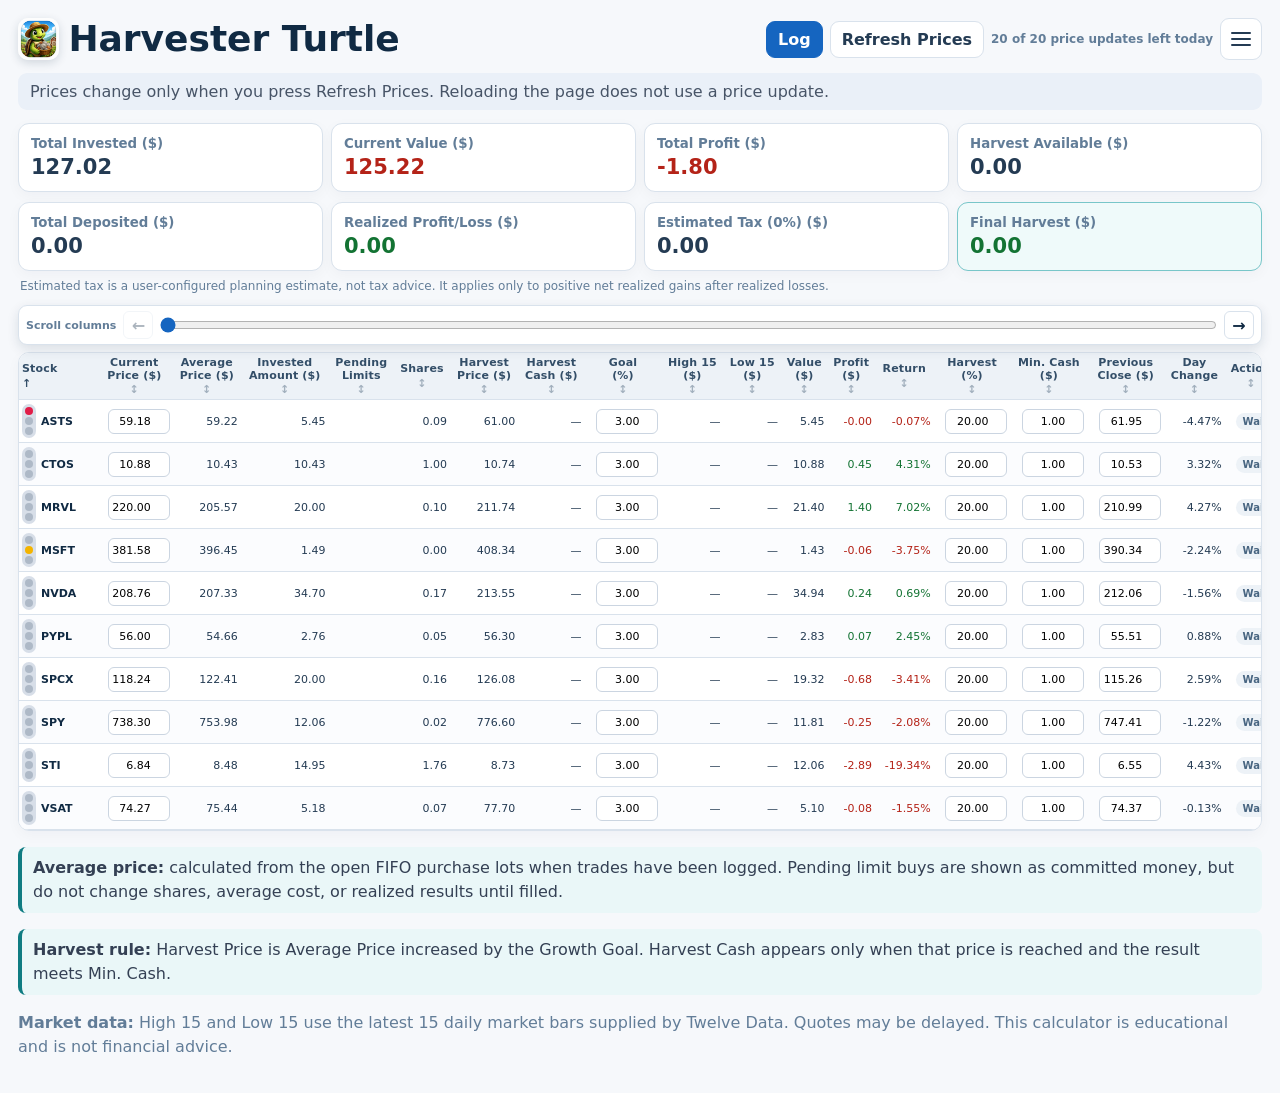
==== index.html @ ba365920 "Allow purchases to repair incomplete trade history" ====
<!doctype html>
<html lang="en">
<head>
  <meta charset="utf-8">
  <meta name="viewport" content="width=device-width, initial-scale=1">
  <meta name="description" content="A simple portfolio, trade, deposit, and harvest tracker.">
  <meta name="theme-color" content="#102a43">
  <meta property="og:title" content="Harvester Turtle">
  <meta property="og:description" content="Portfolio harvesting calculator with trade and deposit tracking.">
  <meta property="og:image" content="https://atashvibe.github.io/Harvester-Turtle/harvester-turtle-icon.png">
  <meta name="twitter:card" content="summary">
  <title>Harvester Turtle</title>
  <link rel="icon" type="image/png" href="harvester-turtle-icon.png">
  <link rel="apple-touch-icon" href="harvester-turtle-icon.png">
  <link rel="manifest" href="manifest.webmanifest">
  <link rel="stylesheet" href="styles.css?v=20260820-4">
</head>
<body>
<main class="app">
  <header class="hero">
    <h1 class="app-title"><img class="app-logo" src="harvester-turtle-icon.png" alt="">Harvester Turtle</h1>
    <div class="header-actions">
      <button class="primary top-action" id="openTradeLog">Log</button>
      <button class="top-action" id="refreshPrices">Refresh Prices</button>
      <span class="refresh-count" id="refreshRemaining" aria-live="polite">— price updates left today</span>
      <div class="menu-wrap">
        <button class="menu-toggle" id="menuToggle" aria-label="Open menu" aria-controls="appMenu" aria-expanded="false">
          <span aria-hidden="true"></span><span aria-hidden="true"></span><span aria-hidden="true"></span>
        </button>
        <div class="toolbar" id="appMenu" hidden>
          <a class="menu-link" href="help.html">Help</a>
          <button id="settings">Price &amp; App Settings</button>
          <button id="syncNow">Sync Now</button>
          <button id="addStock">+ Add Stock</button>
          <button id="setGoalForAll">Set Goal for All</button>
          <button id="exportRobinhoodCsv">Download Robinhood CSV (keeps data)</button>
          <label class="file-button">Import Data (CSV or JSON)<input id="importData" type="file" accept=".csv,.json,text/csv,application/json"></label>
          <button id="exportData">Download Backup (keeps data)</button>
        </div>
      </div>
    </div>
  </header>

  <div id="priceStatus" class="status">Prices change only when you press Refresh Prices. Reloading the page does not use a price update.</div>

  <section class="summary" aria-label="Portfolio summary">
    <div class="metric"><small>Total Invested ($)</small><strong id="totalInvested">0.00</strong></div>
    <div class="metric"><small>Current Value ($)</small><strong id="totalValue">0.00</strong></div>
    <div class="metric"><small>Total Profit ($)</small><strong id="totalProfit">0.00</strong></div>
    <div class="metric"><small>Harvest Available ($)</small><strong id="totalHarvest">0.00</strong></div>
  </section>

  <section class="summary harvest-summary" aria-label="Realized results">
    <div class="metric"><small>Total Deposited ($)</small><strong id="totalDeposited">0.00</strong></div>
    <div class="metric"><small>Realized Profit/Loss ($)</small><strong id="tradeRealizedProfit">0.00</strong></div>
    <div class="metric"><small>Estimated Tax (<span id="taxRateLabel">30</span>%) ($)</small><strong id="estimatedTax">0.00</strong></div>
    <div class="metric accent"><small>Final Harvest ($)</small><strong id="finalHarvest">0.00</strong></div>
  </section>
  <p class="summary-note">Estimated tax is a user-configured planning estimate, not tax advice. It applies only to positive net realized gains after realized losses.</p>

  <div class="portfolio-table-section">
  <div class="table-scroll-controls" id="tableScrollControls" hidden>
    <span class="table-scroll-label">Scroll columns</span>
    <button class="table-scroll-button" id="scrollTableLeft" type="button" aria-label="Scroll table columns left">←</button>
    <input class="table-scroll-range" id="tableScrollPosition" type="range" min="0" max="0" value="0" step="1" aria-label="Horizontal table position">
    <button class="table-scroll-button" id="scrollTableRight" type="button" aria-label="Scroll table columns right">→</button>
  </div>
  <div class="table-wrap portfolio-table-wrap" id="tableWrap" tabindex="0" aria-label="Portfolio table. Swipe sideways on a touchscreen, or use the desktop controls to scroll columns.">
    <table class="portfolio-table">
      <thead>
        <tr>
          <th data-sort="symbol" tabindex="0" aria-sort="ascending">Stock</th><th data-sort="current" tabindex="0" aria-sort="none">Current<br>Price ($)</th><th data-sort="buyPrice" tabindex="0" aria-sort="none">Average<br>Price ($)</th><th data-sort="invested" tabindex="0" aria-sort="none">Invested<br>Amount ($)</th><th data-sort="pendingAmount" tabindex="0" aria-sort="none">Pending<br>Limits</th>
          <th data-sort="shares" tabindex="0" aria-sort="none">Shares</th><th data-sort="harvestPrice" tabindex="0" aria-sort="none">Harvest<br>Price ($)</th><th data-sort="harvestCash" tabindex="0" aria-sort="none">Harvest<br>Cash ($)</th><th data-sort="growthGoal" tabindex="0" aria-sort="none">Goal<br>(%)</th><th data-sort="high15" tabindex="0" aria-sort="none">High 15<br>($)</th><th data-sort="low15" tabindex="0" aria-sort="none">Low 15<br>($)</th>
          <th data-sort="currentValue" tabindex="0" aria-sort="none">Value<br>($)</th><th data-sort="profit" tabindex="0" aria-sort="none">Profit<br>($)</th><th data-sort="returnRate" tabindex="0" aria-sort="none">Return</th><th data-sort="harvestRate" tabindex="0" aria-sort="none">Harvest<br>(%)</th><th data-sort="minimumHarvest" tabindex="0" aria-sort="none">Min. Cash<br>($)</th>
          <th data-sort="previousClose" tabindex="0" aria-sort="none">Previous<br>Close ($)</th><th data-sort="dayChange" tabindex="0" aria-sort="none">Day<br>Change</th><th data-sort="action" tabindex="0" aria-sort="none">Action</th><th data-sort="suggestion" tabindex="0" aria-sort="none">Suggestion</th><th data-sort="buySignal" tabindex="0" aria-sort="none">Buy?</th><th></th>
        </tr>
      </thead>
      <tbody id="rows"></tbody>
    </table>
  </div>
  </div>

  <p class="formula-note note"><strong>Average price:</strong> calculated from the open FIFO purchase lots when trades have been logged. Pending limit buys are shown as committed money, but do not change shares, average cost, or realized results until filled.</p>
  <p class="formula-note note"><strong>Harvest rule:</strong> Harvest Price is Average Price increased by the Growth Goal. Harvest Cash appears only when that price is reached and the result meets Min. Cash.</p>
  <p class="note"><strong>Market data:</strong> High 15 and Low 15 use the latest 15 daily market bars supplied by Twelve Data. Quotes may be delayed. This calculator is educational and is not financial advice.</p>
</main>

<div class="floating-table-header" id="floatingTableHeader" hidden>
  <div class="floating-table-header-scroll" id="floatingTableHeaderScroll">
    <table class="floating-table-header-table" id="floatingTableHeaderTable"><thead id="floatingTableHead"></thead></table>
  </div>
</div>

<div class="modal trade-modal" id="tradeModal" role="dialog" aria-modal="true" aria-labelledby="tradeLogTitle">
  <div class="modal-card trade-modal-card">
    <div class="modal-heading">
      <div><h2 id="tradeLogTitle">Logs</h2><p>Trades, pending limit orders, and deposits.</p></div>
      <button class="icon-button" id="closeTradeLog" aria-label="Close logs">×</button>
    </div>

    <form id="tradeForm" class="trade-form" novalidate>
      <input id="tradeId" type="hidden">
      <label>Entry type
        <select id="tradeType" required>
          <option value="buy">Bought</option>
          <option value="sell">Sold</option>
          <option value="deposit">Deposit</option>
        </select>
      </label>
      <label data-trade-only>Stock
        <select id="tradeSymbol" required></select>
      </label>
      <label data-trade-only>Number of shares
        <input id="tradeShares" type="number" min="0.000001" step="any" inputmode="decimal" placeholder="2">
      </label>
      <label data-trade-only>Price per share ($)
        <input id="tradePrice" type="number" min="0.000001" step="any" inputmode="decimal" placeholder="200.00">
      </label>
      <label>Total amount ($)
        <input id="tradeAmount" type="number" min="0.01" step="0.01" inputmode="decimal" placeholder="400.00" readonly>
        <small id="tradeAmountHelp">Calculated automatically as shares × price</small>
      </label>
      <label>Date and time
        <input id="tradeDateTime" type="datetime-local" required>
      </label>
      <label class="limit-check" data-trade-only>
        <input id="tradeLimit" type="checkbox"> Limit order (pending until marked filled)
      </label>
      <label class="note-field">Note
        <textarea id="tradeNote" maxlength="500" rows="2" placeholder="Optional note or reminder"></textarea>
      </label>
      <div class="trade-form-actions">
        <button class="primary" id="logTrade" type="submit">Save Log</button>
        <button id="cancelTradeEdit" type="button" hidden>Cancel edit</button>
      </div>
      <p id="tradeFormMessage" class="form-message" role="status" aria-live="polite"></p>
    </form>

    <section class="trade-summary" aria-label="Log summary">
      <div class="metric"><small>Deposited ($)</small><strong id="logTotalDeposited">0.00</strong></div>
      <div class="metric"><small>Open Cost ($)</small><strong id="tradeOpenCost">0.00</strong></div>
      <div class="metric"><small>Pending Buy ($)</small><strong id="pendingBuyAmount">0.00</strong></div>
      <div class="metric"><small>Realized P/L ($)</small><strong id="logRealizedProfit">0.00</strong></div>
    </section>

    <div class="logs-toolbar">
      <label for="tradeSort">Sort logs</label>
      <select id="tradeSort"><option value="time">Time (newest first)</option><option value="stock">Stock, then time</option></select>
    </div>
    <div class="table-wrap trade-table-wrap">
      <table class="trade-table">
        <thead><tr><th>Date</th><th>Stock</th><th>Entry</th><th>Shares</th><th>Price ($)</th><th>Total ($)</th><th>FIFO / Status</th><th>Note</th><th>Actions</th></tr></thead>
        <tbody id="tradeRows"></tbody>
      </table>
    </div>
    <p class="formula-note note"><strong>FIFO:</strong> each executed sale uses the oldest available purchase shares first. Red strikethrough text shows the exact sold portion of a buy lot. Pending limits stay out of realized profit/loss until marked filled.</p>
  </div>
</div>

<div class="modal" id="settingsModal" role="dialog" aria-modal="true" aria-labelledby="settingsTitle">
  <div class="modal-card settings-card">
    <h2 id="settingsTitle">Price &amp; App Settings</h2>
    <p class="note">The private sync key is stored only on this device. Stocks, logs, deletions, and app settings sync between devices that use the same key.</p>
    <label for="quoteApiUrl">Cloudflare Worker URL</label>
    <input id="quoteApiUrl" placeholder="https://harvester-turtle-quotes.example.workers.dev">
    <label for="syncKey">Private Sync Key</label>
    <input id="syncKey" type="password" autocomplete="current-password" placeholder="Your private sync key">
    <div class="settings-grid">
      <label>Daily price-update limit
        <input id="dailyRefreshLimit" type="number" min="1" max="100" step="1">
      </label>
      <label>Estimated tax rate (%)
        <input id="taxRate" type="number" min="0" max="100" step="0.1">
      </label>
    </div>
    <p id="syncStatus" class="note">Cloud sync is not configured on this device.</p>
    <div class="modal-actions"><button id="closeSettings">Cancel</button><button class="primary" id="saveSettings">Save &amp; Sync</button></div>
  </div>
</div>

<script src="calculator.js?v=20260820-6"></script>
<script src="trade-calculator.js?v=20260820-6"></script>
<script src="robinhood-csv.js?v=20260820-6"></script>
<script src="app.js?v=20260820-6"></script>
</body>
</html>
---- styles.css ----
:root {
  --navy: #102a43;
  --ink: #243b53;
  --muted: #627d98;
  --line: #d9e2ec;
  --bg: #f6f8fb;
  --card: #fff;
  --blue: #1565c0;
  --teal: #0f7c82;
  --good: #137333;
  --bad: #b42318;
  --warn: #8a4b08;
}

* { box-sizing: border-box; }
body { margin: 0; background: var(--bg); color: var(--ink); font-family: Inter, ui-sans-serif, system-ui, sans-serif; }
button, input, select, textarea { font: inherit; }
button { cursor: pointer; }
button:disabled { cursor: wait; opacity: .62; }
.app { max-width: 1760px; margin: auto; padding: 18px; }
.hero { display: flex; align-items: center; justify-content: space-between; gap: 14px; }
h1 { margin: 0; color: var(--navy); font-size: clamp(25px, 4vw, 36px); }
.app-title { display: flex; align-items: center; gap: 9px; }
.app-logo { width: 1.15em; height: 1.15em; border-radius: 24%; object-fit: cover; box-shadow: 0 3px 10px rgba(16,42,67,.16); }
.header-actions { display: flex; align-items: center; justify-content: flex-end; gap: 7px; }
.top-action { white-space: nowrap; }
.refresh-count { color: var(--muted); font-size: 12px; font-weight: 800; white-space: nowrap; }
.menu-wrap { position: relative; }
.menu-toggle { display: grid; place-content: center; gap: 4px; width: 42px; height: 42px; padding: 0; }
.menu-toggle span { display: block; width: 20px; height: 2px; border-radius: 2px; background: currentColor; }
.toolbar { position: absolute; top: calc(100% + 8px); right: 0; z-index: 30; display: grid; width: 230px; padding: 8px; gap: 5px; background: #fff; border: 1px solid var(--line); border-radius: 12px; box-shadow: 0 14px 35px rgba(16,42,67,.18); }
.toolbar[hidden] { display: none; }
.toolbar button, .toolbar .file-button, .toolbar .menu-link { width: 100%; text-align: left; }
button, .file-button, .menu-link { border: 1px solid var(--line); background: #fff; color: var(--ink); padding: 8px 11px; border-radius: 9px; font-weight: 750; }
.primary { background: var(--blue); color: #fff; border-color: var(--blue); }
.menu-link { display: inline-block; text-decoration: none; }
input[type=file] { display: none; }
.status { margin: 13px 0; padding: 9px 12px; border-radius: 9px; background: #eaf0f8; color: #475467; }
.status.good { background: #dcfae6; color: var(--good); }
.status.bad { background: #fee4e2; color: var(--bad); }

.summary, .trade-summary { display: grid; grid-template-columns: repeat(4, minmax(135px, 1fr)); gap: 8px; margin-bottom: 10px; }
.metric { background: var(--card); border: 1px solid var(--line); border-radius: 11px; padding: 12px; box-shadow: 0 4px 14px rgba(16,42,67,.035); }
.metric.accent { border-color: #78c6c9; background: #effafa; }
.metric small { display: block; color: var(--muted); font-weight: 750; }
.metric strong { display: block; margin-top: 4px; font-size: 21px; }
.summary-note { margin: -2px 2px 12px; color: var(--muted); font-size: 12px; }
.positive { color: var(--good) !important; }
.negative { color: var(--bad) !important; }

.portfolio-table-section { position: relative; }
.table-scroll-controls { position: sticky; top: 0; z-index: 8; display: grid; grid-template-columns: auto auto minmax(100px, 1fr) auto; align-items: center; gap: 7px; margin: 0 0 7px; padding: 5px 7px; border: 1px solid var(--line); border-radius: 9px; background: #fff; box-shadow: 0 4px 12px rgba(16,42,67,.12); }
.table-scroll-controls[hidden] { display: none; }
.table-scroll-label { color: var(--muted); font-size: 11px; font-weight: 800; white-space: nowrap; }
.table-scroll-button { display: grid; place-content: center; width: 30px; height: 28px; padding: 0; border-radius: 6px; color: var(--navy); }
.table-scroll-button:disabled { cursor: default; opacity: .35; }
.table-scroll-range { width: 100%; margin: 0; accent-color: var(--blue); cursor: ew-resize; }
.table-wrap { overflow: auto; overscroll-behavior-inline: contain; background: #fff; border: 1px solid var(--line); border-radius: 11px; box-shadow: 0 4px 14px rgba(16,42,67,.035); }
.floating-table-header { position: fixed; top: 0; z-index: 7; overflow: hidden; border: 1px solid var(--line); border-top: 0; border-radius: 0 0 8px 8px; background: #edf2f7; box-shadow: 0 5px 16px rgba(16,42,67,.24); }
.floating-table-header[hidden] { display: none; }
.floating-table-header-scroll { overflow: hidden; }
.floating-table-header-table { width: auto; min-width: 0; table-layout: fixed; }
.floating-table-header-table th { position: relative; top: auto; overflow: hidden; }
.floating-table-header-table th:first-child { position: sticky; left: 0; z-index: 3; }
table { border-collapse: collapse; width: 100%; }
.portfolio-table { min-width: 1450px; }
th, td { padding: 6px; border-bottom: 1px solid var(--line); text-align: right; white-space: nowrap; font-size: 13px; }
th { position: sticky; top: 0; z-index: 2; background: #edf2f7; color: #334e68; font-size: 11px; letter-spacing: .015em; }
.portfolio-table th, .portfolio-table td { padding: 4px 3px; font-size: 11px; }
.portfolio-table th { line-height: 1.15; text-align: center; white-space: normal; }
th[data-sort] { cursor: pointer; user-select: none; }
th[data-sort]::after { content: "↕"; display: block; margin-top: 2px; line-height: 1; opacity: .4; }
th[data-sort].sort-asc::after { content: "↑"; opacity: 1; }
th[data-sort].sort-desc::after { content: "↓"; opacity: 1; }
th[data-sort]:hover { background: #dce6f1; }
th[data-sort]:focus-visible { outline: 2px solid var(--blue); outline-offset: -3px; }
tbody tr:nth-child(even) { background: #fbfcfe; }
tbody tr:hover { background: #f2f7ff; }
th:first-child, td:first-child { position: sticky; left: 0; z-index: 1; text-align: left; background: inherit; }
th:first-child { z-index: 3; background: #edf2f7; }
.portfolio-table tbody td:first-child { z-index: 4; background: #fff; box-shadow: 1px 0 0 var(--line); }
.portfolio-table tbody tr:nth-child(even) td:first-child { background: #fbfcfe; }
.portfolio-table tbody tr:hover td:first-child { background: #f2f7ff; }
td input { width: 62px; border: 1px solid #cbd5e1; border-radius: 6px; padding: 5px 3px; text-align: right; }
.symbol-cell { display: flex; align-items: center; gap: 5px; }
.stock-symbol { min-width: 43px; font-weight: 850; color: var(--navy); }
.signal-lights { display: inline-flex; flex-direction: column; gap: 2px; padding: 3px; border-radius: 9px; background: #d7dee8; }
.signal { width: 8px; height: 8px; border-radius: 50%; background: #aeb9c7; }
.signal.red.active { background: #e11d48; }.signal.yellow.active { background: #f4b400; }.signal.green.active { background: #16a34a; }
.pill { display: inline-block; border-radius: 999px; padding: 3px 6px; background: #edf2f7; color: #486581; font-size: 10px; font-weight: 850; }
.pill.good { background: #dcfae6; color: var(--good); }.pill.warn { background: #fff3cd; color: var(--warn); }.pill.bad { background: #fee4e2; color: var(--bad); }
.remove { width: 28px; height: 28px; padding: 0; color: var(--bad); }
.limit-summary { width: 112px; max-width: 112px; padding: 5px; border: 1px solid #cbd5e1; border-radius: 6px; color: var(--ink); background: #f8fafc; font-size: 11px; }
.empty { padding: 22px; text-align: center !important; color: var(--muted); }
.note { color: var(--muted); line-height: 1.5; }
.formula-note { padding: 9px 11px; background: #eaf7f8; border-left: 4px solid var(--teal); border-radius: 8px; color: #344054; }

.modal { display: none; position: fixed; inset: 0; z-index: 40; padding: 16px; background: rgba(16,42,67,.62); }
.modal.open { display: flex; align-items: center; justify-content: center; }
.modal-card { width: min(700px, 100%); max-height: 94vh; overflow: auto; background: #fff; border-radius: 15px; padding: 18px; box-shadow: 0 20px 60px rgba(0,0,0,.22); }
.modal-card h2 { margin: 0; color: var(--navy); }
.modal-card > label, .settings-grid label { display: block; color: var(--muted); font-weight: 750; margin: 10px 0 5px; }
.modal-card > input, .settings-grid input { width: 100%; padding: 9px; border: 1px solid var(--line); border-radius: 8px; }
.modal-actions { display: flex; justify-content: flex-end; gap: 8px; margin-top: 14px; }
.modal-heading { display: flex; align-items: start; justify-content: space-between; gap: 12px; margin-bottom: 12px; }
.modal-heading p { margin: 3px 0 0; color: var(--muted); }
.icon-button { width: 38px; height: 38px; padding: 0; font-size: 25px; line-height: 1; }
.settings-grid { display: grid; grid-template-columns: 1fr 1fr; gap: 10px; }

.trade-modal { padding: 10px; }
.trade-modal-card { width: min(1260px, 100%); }
.trade-form { display: grid; grid-template-columns: repeat(2, minmax(0, 1fr)); gap: 10px 12px; margin-bottom: 12px; padding: 14px; background: var(--bg); border: 1px solid var(--line); border-radius: 11px; }
.trade-form label { color: var(--muted); font-size: 13px; font-weight: 800; min-width: 0; }
.trade-form input, .trade-form select, .trade-form textarea { width: 100%; min-height: 40px; margin-top: 4px; padding: 8px 9px; border: 1px solid #cbd5e1; border-radius: 8px; background: #fff; color: var(--ink); }
.trade-form input[readonly] { background: #eef2f6; color: #344054; font-weight: 800; }
.trade-form small { display: block; margin-top: 3px; color: var(--muted); font-weight: 500; }
.trade-form [hidden] { display: none !important; }
.limit-check { display: flex; align-items: center; align-self: end; gap: 8px; min-height: 40px; }
.limit-check input { width: 20px; min-height: 20px; margin: 0; }
.note-field { grid-column: 1 / -1; }
.note-field textarea { resize: vertical; }
.trade-form-actions, .form-message { grid-column: 1 / -1; }
.trade-form-actions { display: flex; gap: 8px; }
.form-message { min-height: 18px; margin: 0; color: var(--bad); font-size: 13px; font-weight: 750; }
.logs-toolbar { display: flex; justify-content: flex-end; align-items: center; gap: 7px; margin: 5px 0 8px; color: var(--muted); font-size: 13px; font-weight: 750; }
.logs-toolbar select { padding: 6px 8px; border: 1px solid var(--line); border-radius: 7px; }
.trade-table { min-width: 1100px; }
.trade-table th:first-child, .trade-table td:first-child { min-width: 132px; }
.trade-row-actions { display: flex; gap: 5px; }
.trade-row-actions button { padding: 5px 7px; font-size: 11px; }
.danger { color: var(--bad); }
.trade-action { display: inline-block; min-width: 56px; border-radius: 999px; padding: 3px 6px; text-align: center; font-size: 10px; font-weight: 850; }
.trade-action.buy { background: #e8f1ff; color: var(--blue); }
.trade-action.sell { background: #fff3cd; color: var(--warn); }
.trade-action.deposit { background: #e9f8ef; color: var(--good); }
.trade-action.pending { outline: 1px dashed currentColor; }
.sold-portion { color: var(--bad); text-decoration: line-through; text-decoration-thickness: 2px; }
.open-portion { color: var(--good); }
.trade-note { white-space: normal; min-width: 130px; max-width: 220px; text-align: left; }

.help-app { max-width: 920px; }
.back-link { color: var(--blue); font-weight: 750; text-decoration: none; }
.help-brand { display: flex; align-items: center; gap: 8px; margin-top: 18px; color: var(--navy); font-weight: 850; }
.help-brand img { width: 34px; height: 34px; border-radius: 8px; }
.help-intro { color: var(--muted); font-size: 17px; line-height: 1.6; }
.help-grid { display: grid; grid-template-columns: repeat(2, minmax(0, 1fr)); gap: 14px; }
.help-card { padding: 18px; background: #fff; border: 1px solid var(--line); border-radius: 13px; }
.help-card.wide { grid-column: 1 / -1; }
.help-card h2 { margin-top: 0; color: var(--navy); }
.help-card li, .help-card p { line-height: 1.6; }
.help-formula { padding: 12px 14px; background: #eaf7f8; border-left: 4px solid var(--teal); border-radius: 8px; color: #344054; line-height: 1.6; }

@media (max-width: 900px) {
  .app { padding: 11px; }
  .summary, .trade-summary { grid-template-columns: repeat(2, minmax(0, 1fr)); }
  .metric { padding: 10px; }
  .metric strong { font-size: 19px; }
}

@media (max-width: 650px) {
  .hero { align-items: flex-start; }
  .app-title { font-size: 23px; }
  .header-actions { flex-wrap: wrap; gap: 5px; }
  .top-action { padding: 7px 9px; }
  .refresh-count { order: 3; width: 100%; text-align: right; }
  .modal { padding: 0; }
  .modal-card { max-height: 100vh; min-height: 100vh; border-radius: 0; padding: 12px; }
  .trade-form { gap: 8px; padding: 10px; }
  .trade-form input, .trade-form select, .trade-form textarea { min-height: 42px; padding: 7px; }
  .trade-form-actions button { flex: 1; }
  .settings-grid { grid-template-columns: 1fr; gap: 0; }
  .table-scroll-controls { display: none !important; }
  .help-grid { grid-template-columns: 1fr; }
  .help-card.wide { grid-column: auto; }
}

@media (hover: none) and (pointer: coarse) {
  .table-scroll-controls { display: none !important; }
}
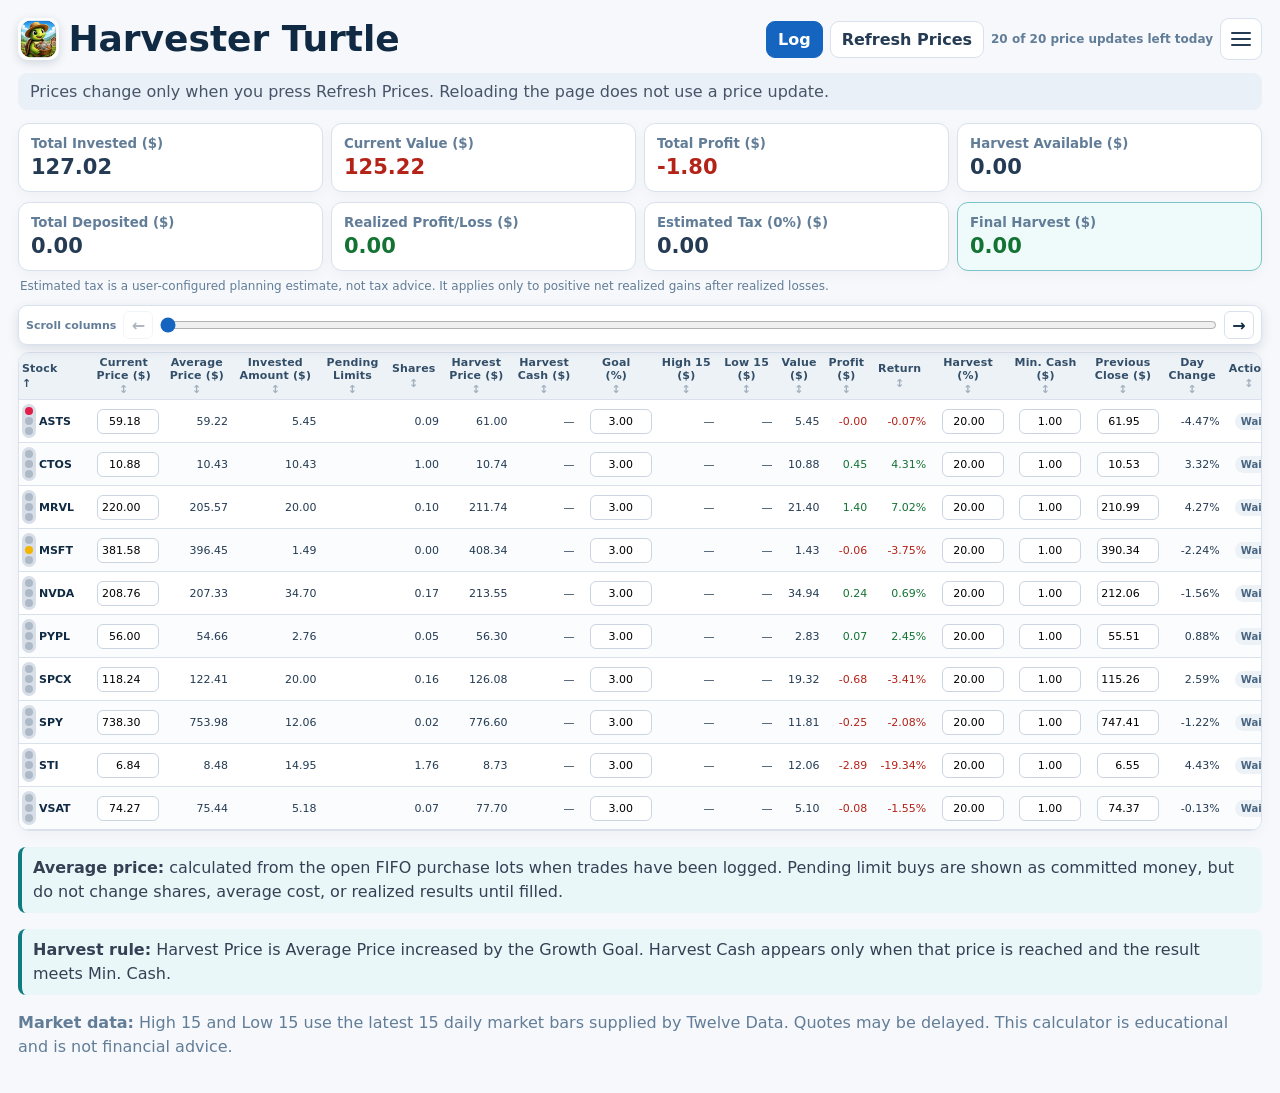
==== commit 29c32c5c: "Tighten stock column and clarify partial refresh" ====
--- a/index.html
+++ b/index.html
@@ -13,7 +13,7 @@
   <link rel="icon" type="image/png" href="harvester-turtle-icon.png">
   <link rel="apple-touch-icon" href="harvester-turtle-icon.png">
   <link rel="manifest" href="manifest.webmanifest">
-  <link rel="stylesheet" href="styles.css?v=20260820-4">
+  <link rel="stylesheet" href="styles.css?v=20260820-8">
 </head>
 <body>
 <main class="app">
@@ -178,9 +178,9 @@
   </div>
 </div>
 
-<script src="calculator.js?v=20260820-6"></script>
-<script src="trade-calculator.js?v=20260820-6"></script>
-<script src="robinhood-csv.js?v=20260820-6"></script>
-<script src="app.js?v=20260820-6"></script>
+<script src="calculator.js?v=20260820-8"></script>
+<script src="trade-calculator.js?v=20260820-8"></script>
+<script src="robinhood-csv.js?v=20260820-8"></script>
+<script src="app.js?v=20260820-8"></script>
 </body>
 </html>
--- a/styles.css
+++ b/styles.css
@@ -81,9 +81,10 @@
 .portfolio-table tbody td:first-child { z-index: 4; background: #fff; box-shadow: 1px 0 0 var(--line); }
 .portfolio-table tbody tr:nth-child(even) td:first-child { background: #fbfcfe; }
 .portfolio-table tbody tr:hover td:first-child { background: #f2f7ff; }
+.portfolio-table th:first-child, .portfolio-table td:first-child { width: 66px; min-width: 66px; max-width: 66px; }
 td input { width: 62px; border: 1px solid #cbd5e1; border-radius: 6px; padding: 5px 3px; text-align: right; }
-.symbol-cell { display: flex; align-items: center; gap: 5px; }
-.stock-symbol { min-width: 43px; font-weight: 850; color: var(--navy); }
+.symbol-cell { display: flex; min-width: 0; align-items: center; gap: 3px; }
+.stock-symbol { min-width: 0; overflow: hidden; text-overflow: ellipsis; font-weight: 850; color: var(--navy); }
 .signal-lights { display: inline-flex; flex-direction: column; gap: 2px; padding: 3px; border-radius: 9px; background: #d7dee8; }
 .signal { width: 8px; height: 8px; border-radius: 50%; background: #aeb9c7; }
 .signal.red.active { background: #e11d48; }.signal.yellow.active { background: #f4b400; }.signal.green.active { background: #16a34a; }
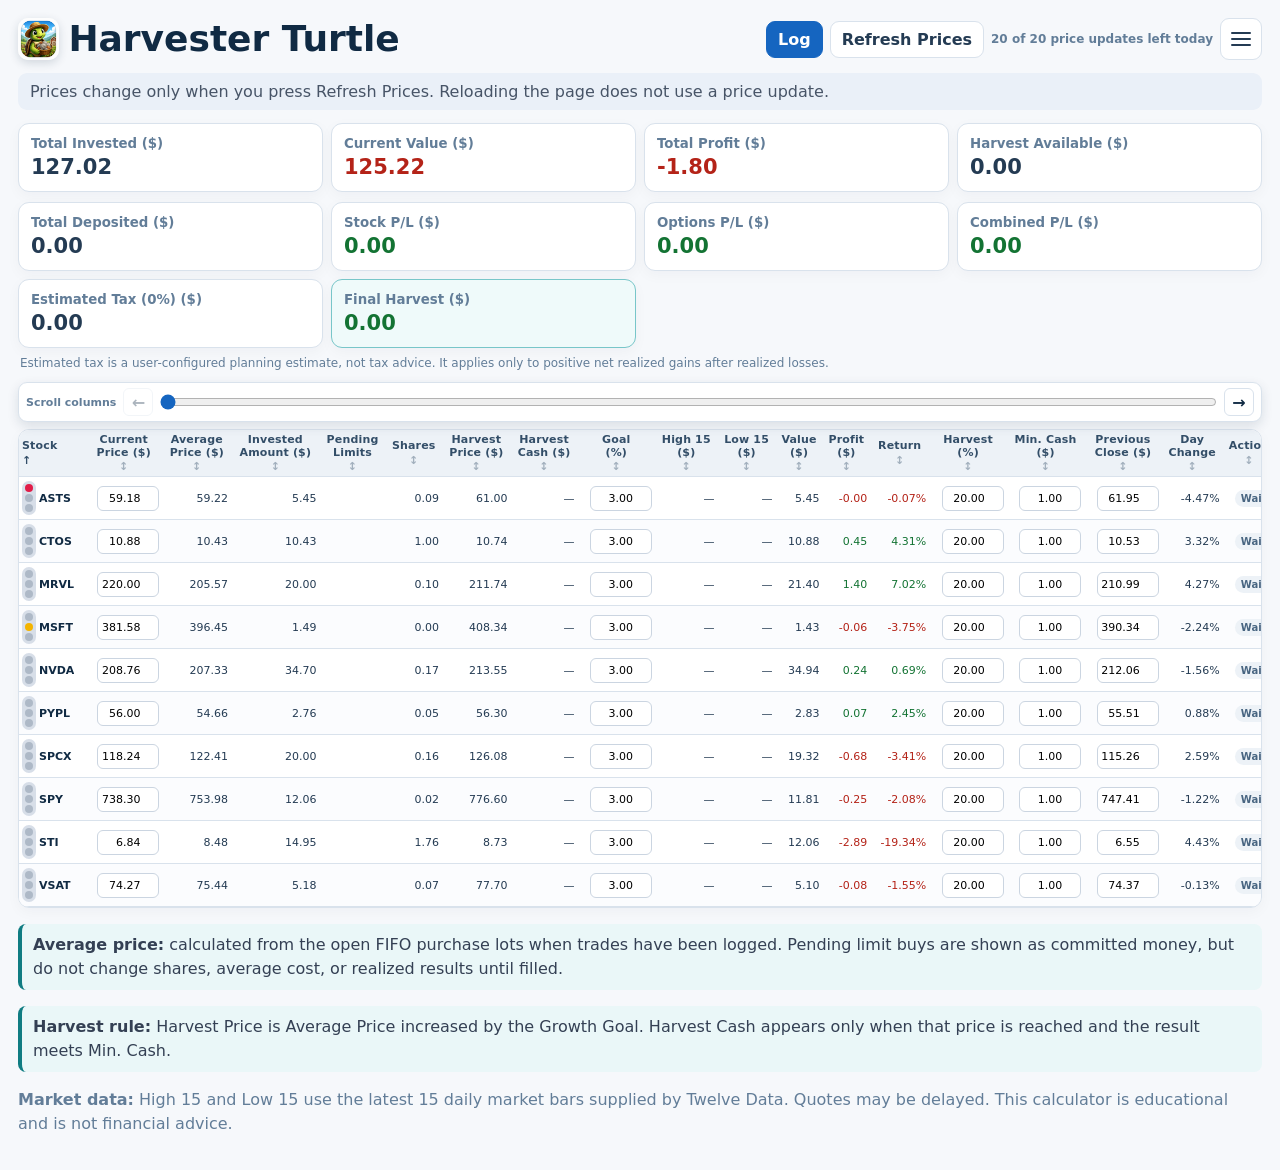
==== commit 8e2be8d4: "Add option activity tracking and P/L" ====
--- a/index.html
+++ b/index.html
@@ -13,7 +13,7 @@
   <link rel="icon" type="image/png" href="harvester-turtle-icon.png">
   <link rel="apple-touch-icon" href="harvester-turtle-icon.png">
   <link rel="manifest" href="manifest.webmanifest">
-  <link rel="stylesheet" href="styles.css?v=20260820-8">
+  <link rel="stylesheet" href="styles.css?v=20260820-10">
 </head>
 <body>
 <main class="app">
@@ -33,9 +33,8 @@
           <button id="syncNow">Sync Now</button>
           <button id="addStock">+ Add Stock</button>
           <button id="setGoalForAll">Set Goal for All</button>
-          <button id="exportRobinhoodCsv">Download Robinhood CSV (keeps data)</button>
-          <label class="file-button">Import Data (CSV or JSON)<input id="importData" type="file" accept=".csv,.json,text/csv,application/json"></label>
-          <button id="exportData">Download Backup (keeps data)</button>
+          <button id="exportRobinhoodCsv">Export Data (CSV)</button>
+          <label class="file-button">Import Data (CSV)<input id="importData" type="file" accept=".csv,text/csv"></label>
         </div>
       </div>
     </div>
@@ -52,7 +51,9 @@
 
   <section class="summary harvest-summary" aria-label="Realized results">
     <div class="metric"><small>Total Deposited ($)</small><strong id="totalDeposited">0.00</strong></div>
-    <div class="metric"><small>Realized Profit/Loss ($)</small><strong id="tradeRealizedProfit">0.00</strong></div>
+    <div class="metric"><small>Stock P/L ($)</small><strong id="stockRealizedProfit">0.00</strong></div>
+    <div class="metric"><small>Options P/L ($)</small><strong id="optionRealizedProfit">0.00</strong></div>
+    <div class="metric"><small>Combined P/L ($)</small><strong id="tradeRealizedProfit">0.00</strong></div>
     <div class="metric"><small>Estimated Tax (<span id="taxRateLabel">30</span>%) ($)</small><strong id="estimatedTax">0.00</strong></div>
     <div class="metric accent"><small>Final Harvest ($)</small><strong id="finalHarvest">0.00</strong></div>
   </section>
@@ -94,7 +95,7 @@
 <div class="modal trade-modal" id="tradeModal" role="dialog" aria-modal="true" aria-labelledby="tradeLogTitle">
   <div class="modal-card trade-modal-card">
     <div class="modal-heading">
-      <div><h2 id="tradeLogTitle">Logs</h2><p>Trades, pending limit orders, and deposits.</p></div>
+      <div><h2 id="tradeLogTitle">Logs</h2><p>Stocks, options, pending limit orders, and deposits.</p></div>
       <button class="icon-button" id="closeTradeLog" aria-label="Close logs">×</button>
     </div>
 
@@ -104,24 +105,31 @@
         <select id="tradeType" required>
           <option value="buy">Bought</option>
           <option value="sell">Sold</option>
+          <option value="option_buy">Option bought (BTO)</option>
+          <option value="option_sell">Option sold (STC)</option>
+          <option value="option_expire">Option expired (OEXP)</option>
           <option value="deposit">Deposit</option>
         </select>
       </label>
       <label data-trade-only>Stock
         <select id="tradeSymbol" required></select>
       </label>
-      <label data-trade-only>Number of shares
+      <label data-trade-only><span id="tradeQuantityLabel">Number of shares</span>
         <input id="tradeShares" type="number" min="0.000001" step="any" inputmode="decimal" placeholder="2">
       </label>
-      <label data-trade-only>Price per share ($)
+      <label data-option-only hidden>Option contract
+        <input id="tradeOptionContract" maxlength="300" placeholder="F 8/7/2026 Put $14.00">
+        <small>Use the same contract name for its buy, sale, or expiration.</small>
+      </label>
+      <label data-trade-only><span id="tradePriceLabel">Price per share ($)</span>
         <input id="tradePrice" type="number" min="0.000001" step="any" inputmode="decimal" placeholder="200.00">
       </label>
       <label>Total amount ($)
         <input id="tradeAmount" type="number" min="0.01" step="0.01" inputmode="decimal" placeholder="400.00" readonly>
         <small id="tradeAmountHelp">Calculated automatically as shares × price</small>
       </label>
-      <label>Date and time
-        <input id="tradeDateTime" type="datetime-local" required>
+      <label>Date
+        <input id="tradeDate" type="date" required>
       </label>
       <label class="limit-check" data-trade-only>
         <input id="tradeLimit" type="checkbox"> Limit order (pending until marked filled)
@@ -140,20 +148,22 @@
       <div class="metric"><small>Deposited ($)</small><strong id="logTotalDeposited">0.00</strong></div>
       <div class="metric"><small>Open Cost ($)</small><strong id="tradeOpenCost">0.00</strong></div>
       <div class="metric"><small>Pending Buy ($)</small><strong id="pendingBuyAmount">0.00</strong></div>
-      <div class="metric"><small>Realized P/L ($)</small><strong id="logRealizedProfit">0.00</strong></div>
+      <div class="metric"><small>Stock P/L ($)</small><strong id="logStockRealizedProfit">0.00</strong></div>
+      <div class="metric"><small>Options P/L ($)</small><strong id="logOptionRealizedProfit">0.00</strong></div>
+      <div class="metric"><small>Combined P/L ($)</small><strong id="logRealizedProfit">0.00</strong></div>
     </section>
 
     <div class="logs-toolbar">
       <label for="tradeSort">Sort logs</label>
-      <select id="tradeSort"><option value="time">Time (newest first)</option><option value="stock">Stock, then time</option></select>
+      <select id="tradeSort"><option value="time">Date (newest first)</option><option value="stock">Stock, then date</option></select>
     </div>
     <div class="table-wrap trade-table-wrap">
       <table class="trade-table">
-        <thead><tr><th>Date</th><th>Stock</th><th>Entry</th><th>Shares</th><th>Price ($)</th><th>Total ($)</th><th>FIFO / Status</th><th>Note</th><th>Actions</th></tr></thead>
+        <thead><tr><th>Date</th><th>Stock</th><th>Entry</th><th>Shares / Contracts</th><th>Price / Premium ($)</th><th>Total ($)</th><th>FIFO / Status</th><th>Note / Contract</th><th>Actions</th></tr></thead>
         <tbody id="tradeRows"></tbody>
       </table>
     </div>
-    <p class="formula-note note"><strong>FIFO:</strong> each executed sale uses the oldest available purchase shares first. Red strikethrough text shows the exact sold portion of a buy lot. Pending limits stay out of realized profit/loss until marked filled.</p>
+    <p class="formula-note note"><strong>FIFO:</strong> stock sales use the oldest shares first, and option sales/expirations use the oldest matching contract first. Red strikethrough text shows sold portions. Pending limits stay out of realized profit/loss until filled.</p>
   </div>
 </div>
 
@@ -178,9 +188,9 @@
   </div>
 </div>
 
-<script src="calculator.js?v=20260820-8"></script>
-<script src="trade-calculator.js?v=20260820-8"></script>
-<script src="robinhood-csv.js?v=20260820-8"></script>
-<script src="app.js?v=20260820-8"></script>
+<script src="calculator.js?v=20260820-12"></script>
+<script src="trade-calculator.js?v=20260820-12"></script>
+<script src="robinhood-csv.js?v=20260820-12"></script>
+<script src="app.js?v=20260820-12"></script>
 </body>
 </html>
--- a/styles.css
+++ b/styles.css
@@ -125,8 +125,14 @@
 .form-message { min-height: 18px; margin: 0; color: var(--bad); font-size: 13px; font-weight: 750; }
 .logs-toolbar { display: flex; justify-content: flex-end; align-items: center; gap: 7px; margin: 5px 0 8px; color: var(--muted); font-size: 13px; font-weight: 750; }
 .logs-toolbar select { padding: 6px 8px; border: 1px solid var(--line); border-radius: 7px; }
+.trade-table-wrap { max-height: min(58vh, 560px); }
 .trade-table { min-width: 1100px; }
-.trade-table th:first-child, .trade-table td:first-child { min-width: 132px; }
+.trade-table thead th { top: 0; z-index: 5; background: #edf2f7; }
+.trade-table th:first-child, .trade-table td:first-child { width: 148px; min-width: 148px; max-width: 148px; }
+.trade-table thead th:first-child { z-index: 7; background: #edf2f7; }
+.trade-table tbody td:first-child { z-index: 6; overflow: hidden; white-space: normal; line-height: 1.3; background: #fff; box-shadow: 1px 0 0 var(--line); }
+.trade-table tbody tr:nth-child(even) td:first-child { background: #fbfcfe; }
+.trade-table tbody tr:hover td:first-child { background: #f2f7ff; }
 .trade-row-actions { display: flex; gap: 5px; }
 .trade-row-actions button { padding: 5px 7px; font-size: 11px; }
 .danger { color: var(--bad); }
@@ -134,6 +140,7 @@
 .trade-action.buy { background: #e8f1ff; color: var(--blue); }
 .trade-action.sell { background: #fff3cd; color: var(--warn); }
 .trade-action.deposit { background: #e9f8ef; color: var(--good); }
+.trade-action.option { background: #f1e8ff; color: #6941c6; }
 .trade-action.pending { outline: 1px dashed currentColor; }
 .sold-portion { color: var(--bad); text-decoration: line-through; text-decoration-thickness: 2px; }
 .open-portion { color: var(--good); }
@@ -169,6 +176,7 @@
   .trade-form { gap: 8px; padding: 10px; }
   .trade-form input, .trade-form select, .trade-form textarea { min-height: 42px; padding: 7px; }
   .trade-form-actions button { flex: 1; }
+  .trade-table-wrap { max-height: 62vh; }
   .settings-grid { grid-template-columns: 1fr; gap: 0; }
   .table-scroll-controls { display: none !important; }
   .help-grid { grid-template-columns: 1fr; }
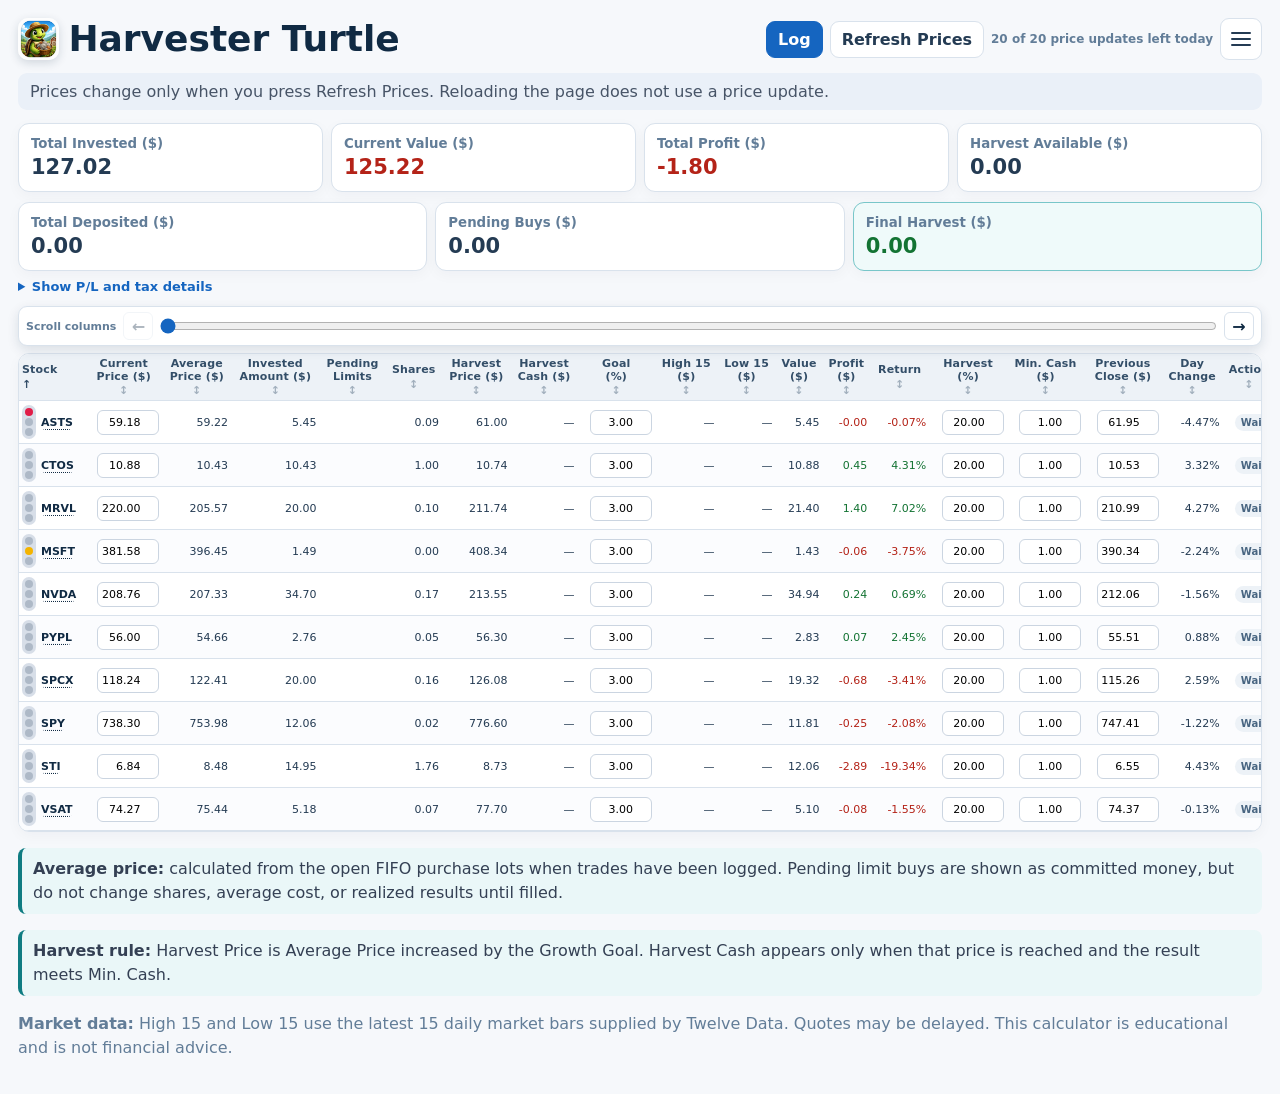
==== commit 0bc25de7: "Add stock notes and simplify harvest summary" ====
--- a/index.html
+++ b/index.html
@@ -51,13 +51,19 @@
 
   <section class="summary harvest-summary" aria-label="Realized results">
     <div class="metric"><small>Total Deposited ($)</small><strong id="totalDeposited">0.00</strong></div>
-    <div class="metric"><small>Stock P/L ($)</small><strong id="stockRealizedProfit">0.00</strong></div>
-    <div class="metric"><small>Options P/L ($)</small><strong id="optionRealizedProfit">0.00</strong></div>
-    <div class="metric"><small>Combined P/L ($)</small><strong id="tradeRealizedProfit">0.00</strong></div>
-    <div class="metric"><small>Estimated Tax (<span id="taxRateLabel">30</span>%) ($)</small><strong id="estimatedTax">0.00</strong></div>
+    <div class="metric"><small>Pending Buys ($)</small><strong id="summaryPendingBuy">0.00</strong></div>
     <div class="metric accent"><small>Final Harvest ($)</small><strong id="finalHarvest">0.00</strong></div>
   </section>
-  <p class="summary-note">Estimated tax is a user-configured planning estimate, not tax advice. It applies only to positive net realized gains after realized losses.</p>
+  <details class="report-details">
+    <summary>Show P/L and tax details</summary>
+    <section class="summary report-detail-summary" aria-label="Profit, loss, and tax details">
+      <div class="metric"><small>Stock P/L ($)</small><strong id="stockRealizedProfit">0.00</strong></div>
+      <div class="metric"><small>Options P/L ($)</small><strong id="optionRealizedProfit">0.00</strong></div>
+      <div class="metric"><small>Combined P/L ($)</small><strong id="tradeRealizedProfit">0.00</strong></div>
+      <div class="metric"><small>Estimated Tax (<span id="taxRateLabel">30</span>%) ($)</small><strong id="estimatedTax">0.00</strong></div>
+    </section>
+    <p class="summary-note">Estimated tax is a user-configured planning estimate, not tax advice. It applies only to positive net realized gains after realized losses.</p>
+  </details>
 
   <div class="portfolio-table-section">
   <div class="table-scroll-controls" id="tableScrollControls" hidden>
@@ -92,6 +98,19 @@
   </div>
 </div>
 
+<div class="modal stock-note-modal" id="stockNoteModal" role="dialog" aria-modal="true" aria-labelledby="stockNoteTitle">
+  <div class="modal-card stock-note-card">
+    <div class="modal-heading">
+      <div><h2 id="stockNoteTitle">Stock Note</h2><p>Your private reminder for this stock.</p></div>
+      <button class="icon-button" id="closeStockNote" aria-label="Close stock note">×</button>
+    </div>
+    <label for="stockNoteText">Note</label>
+    <textarea id="stockNoteText" maxlength="1000" rows="10" placeholder="Write your note or reminder here…"></textarea>
+    <div class="stock-note-footer"><small id="stockNoteCount">0 / 1000</small><div class="modal-actions"><button id="cancelStockNote">Cancel</button><button class="primary" id="saveStockNote">Save Note</button></div></div>
+    <p class="note stock-note-storage">Saved on this device, included in cloud sync, and preserved in CSV exports.</p>
+  </div>
+</div>
+
 <div class="modal trade-modal" id="tradeModal" role="dialog" aria-modal="true" aria-labelledby="tradeLogTitle">
   <div class="modal-card trade-modal-card">
     <div class="modal-heading">
@@ -188,9 +207,9 @@
   </div>
 </div>
 
-<script src="calculator.js?v=20260820-12"></script>
-<script src="trade-calculator.js?v=20260820-12"></script>
-<script src="robinhood-csv.js?v=20260820-12"></script>
-<script src="app.js?v=20260820-12"></script>
+<script src="calculator.js?v=20260820-13"></script>
+<script src="trade-calculator.js?v=20260820-13"></script>
+<script src="robinhood-csv.js?v=20260820-13"></script>
+<script src="app.js?v=20260820-13"></script>
 </body>
 </html>
--- a/styles.css
+++ b/styles.css
@@ -40,11 +40,16 @@
 .status.bad { background: #fee4e2; color: var(--bad); }
 
 .summary, .trade-summary { display: grid; grid-template-columns: repeat(4, minmax(135px, 1fr)); gap: 8px; margin-bottom: 10px; }
+.harvest-summary { grid-template-columns: repeat(3, minmax(135px, 1fr)); }
 .metric { background: var(--card); border: 1px solid var(--line); border-radius: 11px; padding: 12px; box-shadow: 0 4px 14px rgba(16,42,67,.035); }
 .metric.accent { border-color: #78c6c9; background: #effafa; }
 .metric small { display: block; color: var(--muted); font-weight: 750; }
 .metric strong { display: block; margin-top: 4px; font-size: 21px; }
 .summary-note { margin: -2px 2px 12px; color: var(--muted); font-size: 12px; }
+.report-details { margin: -2px 0 12px; }
+.report-details > summary { width: fit-content; cursor: pointer; color: var(--blue); font-size: 13px; font-weight: 800; }
+.report-details[open] > summary { margin-bottom: 8px; }
+.report-detail-summary { margin-bottom: 6px; }
 .positive { color: var(--good) !important; }
 .negative { color: var(--bad) !important; }
 
@@ -84,7 +89,8 @@
 .portfolio-table th:first-child, .portfolio-table td:first-child { width: 66px; min-width: 66px; max-width: 66px; }
 td input { width: 62px; border: 1px solid #cbd5e1; border-radius: 6px; padding: 5px 3px; text-align: right; }
 .symbol-cell { display: flex; min-width: 0; align-items: center; gap: 3px; }
-.stock-symbol { min-width: 0; overflow: hidden; text-overflow: ellipsis; font-weight: 850; color: var(--navy); }
+.stock-symbol { min-width: 0; overflow: hidden; text-overflow: ellipsis; border: 0; padding: 1px 2px; background: transparent; color: var(--navy); font-weight: 850; text-decoration: underline dotted; text-underline-offset: 3px; }
+.stock-symbol.has-note::after { content: "•"; margin-left: 2px; color: var(--teal); text-decoration: none; }
 .signal-lights { display: inline-flex; flex-direction: column; gap: 2px; padding: 3px; border-radius: 9px; background: #d7dee8; }
 .signal { width: 8px; height: 8px; border-radius: 50%; background: #aeb9c7; }
 .signal.red.active { background: #e11d48; }.signal.yellow.active { background: #f4b400; }.signal.green.active { background: #16a34a; }
@@ -107,6 +113,11 @@
 .modal-heading p { margin: 3px 0 0; color: var(--muted); }
 .icon-button { width: 38px; height: 38px; padding: 0; font-size: 25px; line-height: 1; }
 .settings-grid { display: grid; grid-template-columns: 1fr 1fr; gap: 10px; }
+.stock-note-card textarea { width: 100%; min-height: 210px; resize: vertical; padding: 10px; border: 1px solid #cbd5e1; border-radius: 9px; color: var(--ink); }
+.stock-note-footer { display: flex; align-items: center; justify-content: space-between; gap: 12px; }
+.stock-note-footer small { color: var(--muted); font-weight: 750; }
+.stock-note-footer .modal-actions { margin-top: 10px; }
+.stock-note-storage { margin-bottom: 0; font-size: 12px; }
 
 .trade-modal { padding: 10px; }
 .trade-modal-card { width: min(1260px, 100%); }
@@ -181,6 +192,9 @@
   .table-scroll-controls { display: none !important; }
   .help-grid { grid-template-columns: 1fr; }
   .help-card.wide { grid-column: auto; }
+  .stock-note-modal { align-items: flex-start; padding: 10px; }
+  .stock-note-modal .modal-card { min-height: 0; max-height: calc(100vh - 20px); border-radius: 14px; }
+  .stock-note-footer { align-items: flex-end; }
 }
 
 @media (hover: none) and (pointer: coarse) {
